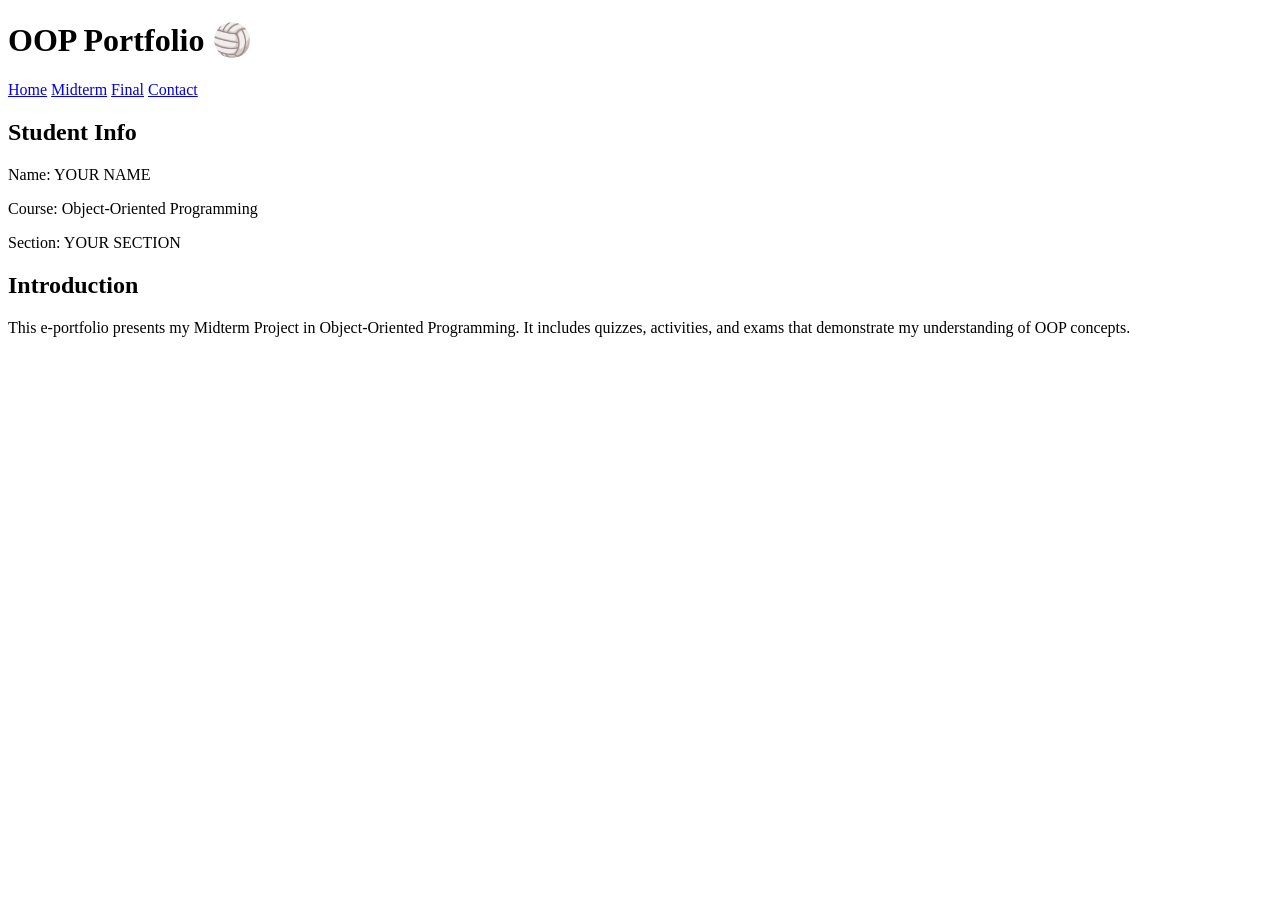
==== index.html @ 201d3823 "Add initial HTML structure for portfolio" ====
<!DOCTYPE html>
<html>
<head>
<title>Home</title>
<link rel="stylesheet" href="style.css">
</head>

<body>

<header>
<h1>OOP Portfolio 🏐</h1>
</header>

<nav>
<a href="index.html">Home</a>
<a href="midterm.html">Midterm</a>
<a href="final.html">Final</a>
<a href="contact.html">Contact</a>
</nav>

<div class="container">

<div class="card">
<h2>Student Info</h2>
<p>Name: YOUR NAME</p>
<p>Course: Object-Oriented Programming</p>
<p>Section: YOUR SECTION</p>
</div>

<div class="card">
<h2>Introduction</h2>
<p>
This e-portfolio presents my Midterm Project in Object-Oriented Programming.
It includes quizzes, activities, and exams that demonstrate my understanding of OOP concepts.
</p>
</div>

</div>

</body>
</html>
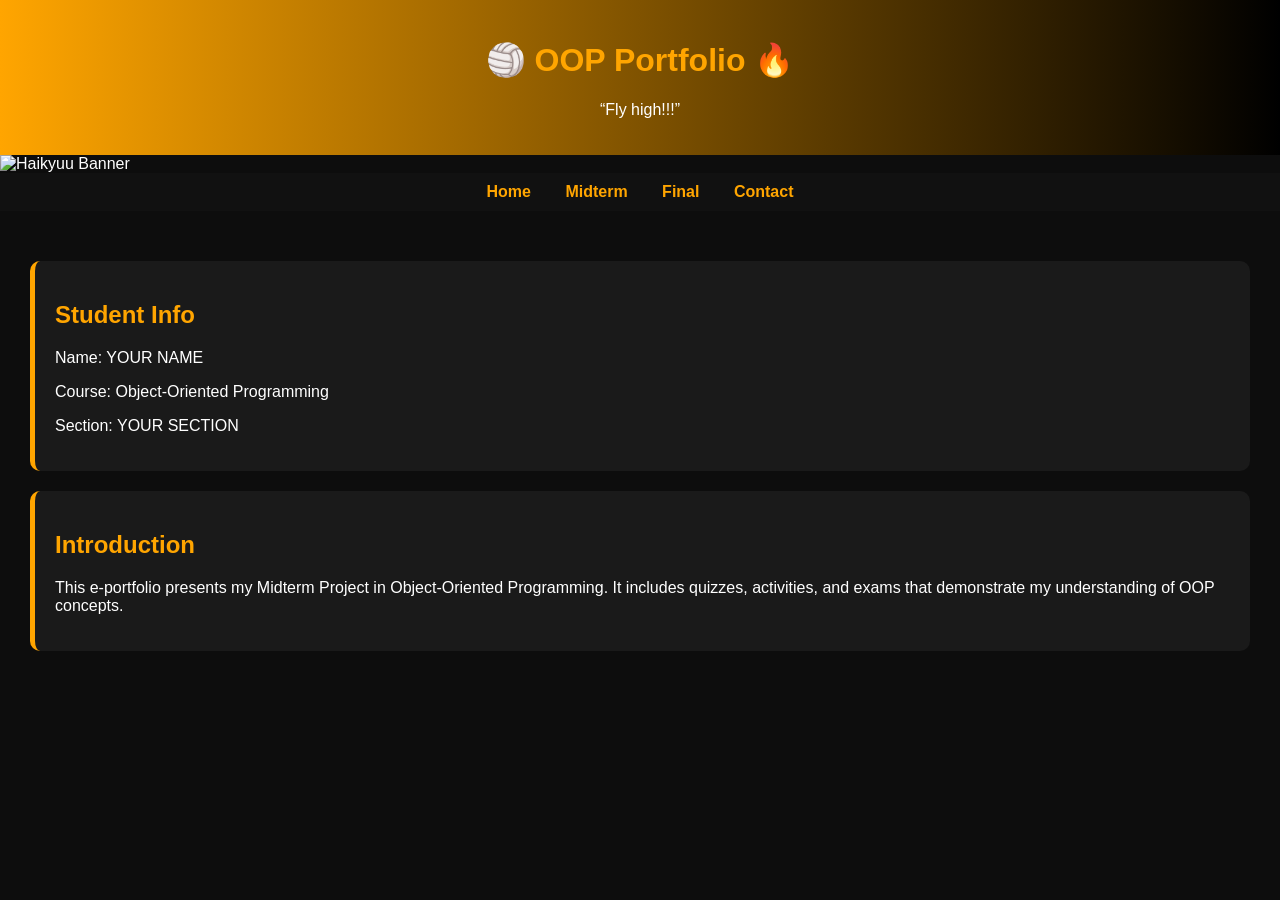
==== commit e8fe342b: "Modify header and add quote and banner image Updated header title and added a motivational quote and" ====
--- a/index.html
+++ b/index.html
@@ -8,8 +8,11 @@
 <body>
 
 <header>
-<h1>OOP Portfolio 🏐</h1>
+  <h1>🏐 OOP Portfolio 🔥</h1>
+  <p>“Fly high!!!”</p>
 </header>
+
+<img src="https://i.imgur.com/3ZQ3Z7Z.jpg" alt="Haikyuu Banner" class="banner">
 
 <nav>
 <a href="index.html">Home</a>
--- a/style.css
+++ b/style.css
@@ -0,0 +1,45 @@
+body {
+  margin: 0;
+  font-family: Arial, sans-serif;
+  background: #0d0d0d;
+  color: white;
+}
+
+header {
+  background: linear-gradient(to right, orange, black);
+  padding: 20px;
+  text-align: center;
+}
+
+nav {
+  background: #111;
+  padding: 10px;
+  text-align: center;
+}
+
+nav a {
+  color: orange;
+  margin: 0 15px;
+  text-decoration: none;
+  font-weight: bold;
+}
+
+nav a:hover {
+  color: white;
+}
+
+.container {
+  padding: 30px;
+}
+
+.card {
+  background: #1a1a1a;
+  padding: 20px;
+  margin: 20px 0;
+  border-left: 5px solid orange;
+  border-radius: 10px;
+}
+
+h1, h2 {
+  color: orange;
+}
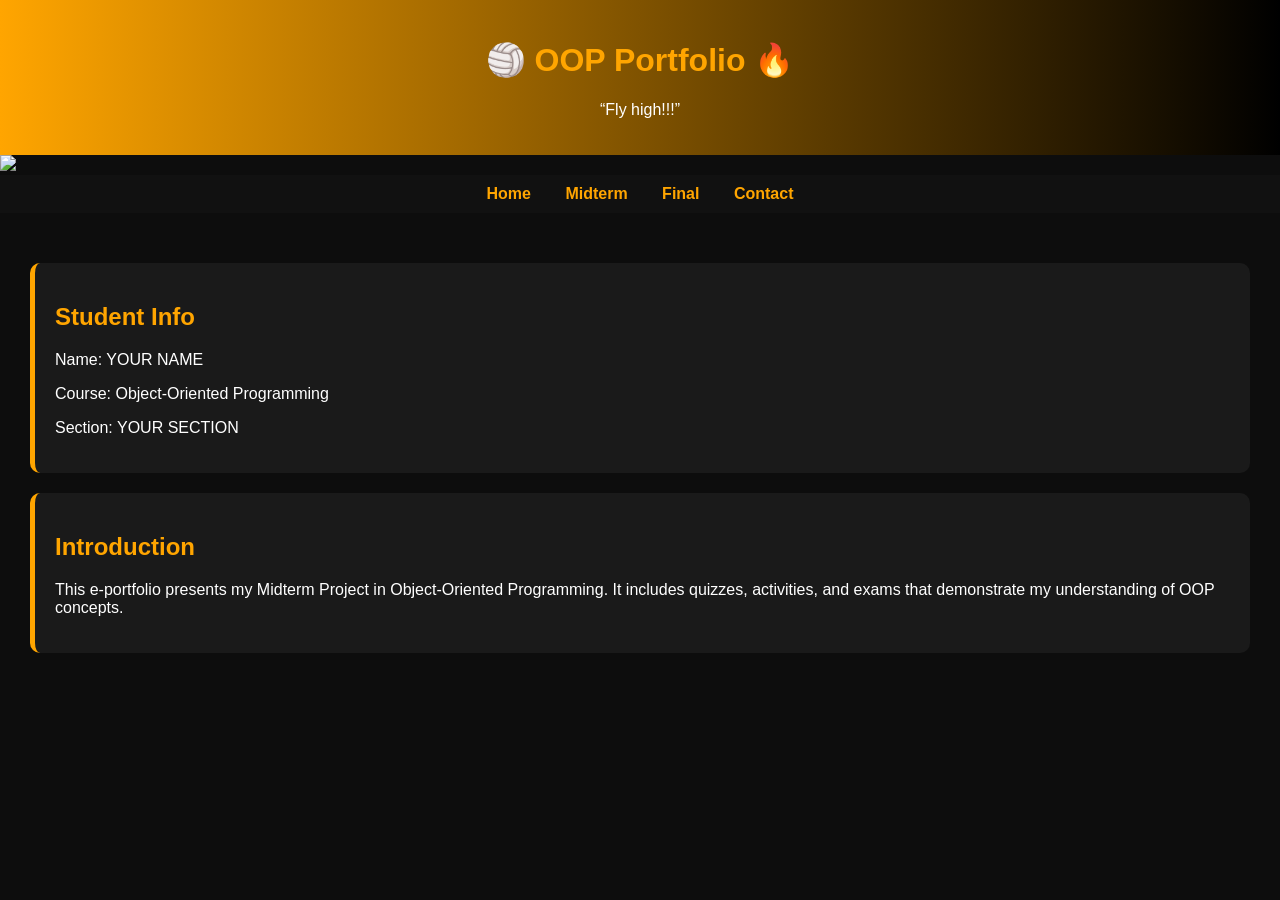
==== commit c5976031: "Replace image source with new banner URL" ====
--- a/index.html
+++ b/index.html
@@ -12,7 +12,7 @@
   <p>“Fly high!!!”</p>
 </header>
 
-<img src="https://i.imgur.com/3ZQ3Z7Z.jpg" alt="Haikyuu Banner" class="banner">
+<img src="https://wallpapercave.com/wp/wp8600654.jpg" class="banner">
 
 <nav>
 <a href="index.html">Home</a>
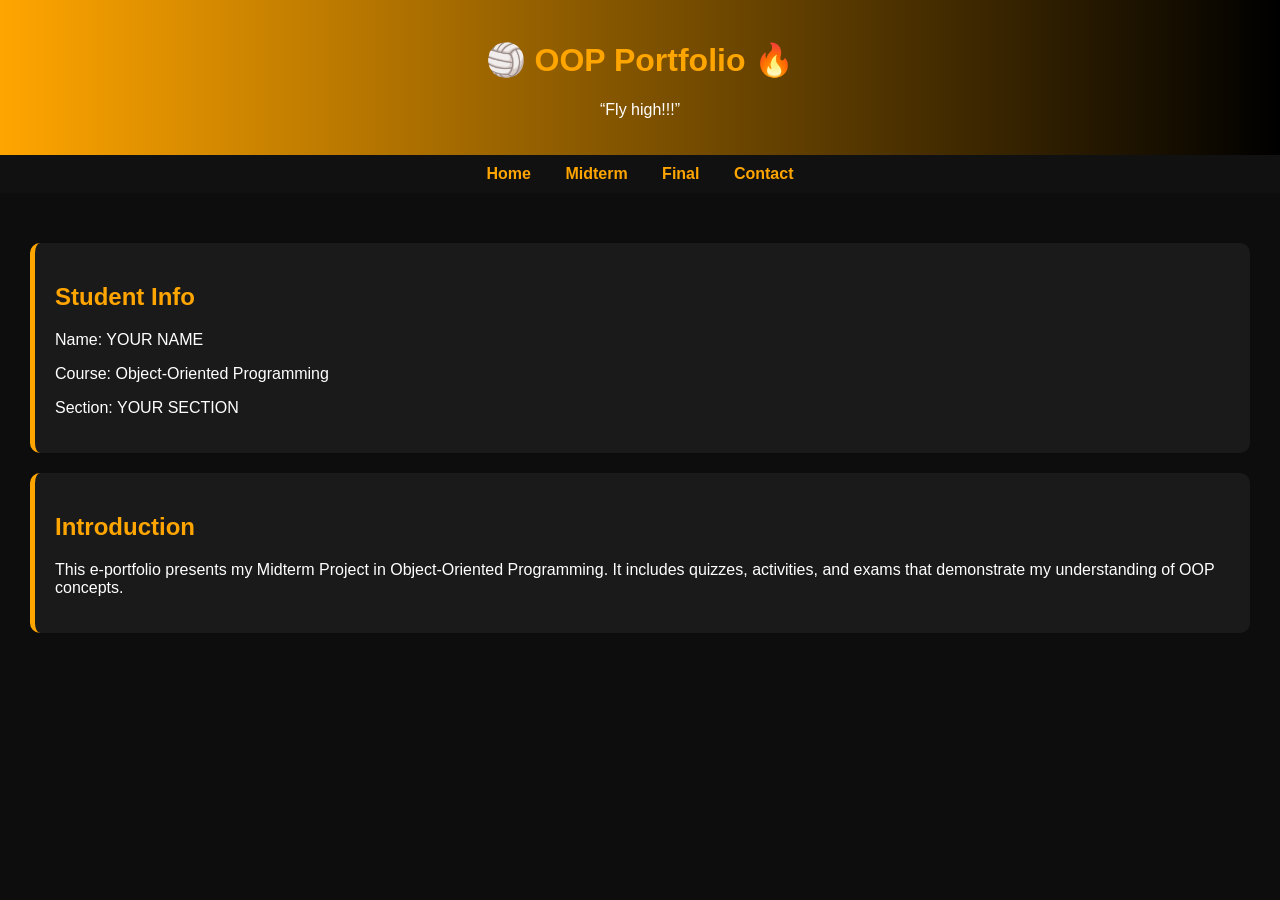
==== commit af731c85: "Remove banner image from index.html Removed banner image from the header section." ====
--- a/index.html
+++ b/index.html
@@ -11,8 +11,6 @@
   <h1>🏐 OOP Portfolio 🔥</h1>
   <p>“Fly high!!!”</p>
 </header>
-
-<img src="https://wallpapercave.com/wp/wp8600654.jpg" class="banner">
 
 <nav>
 <a href="index.html">Home</a>
--- a/style.css
+++ b/style.css
@@ -43,3 +43,4 @@
 h1, h2 {
   color: orange;
 }
+
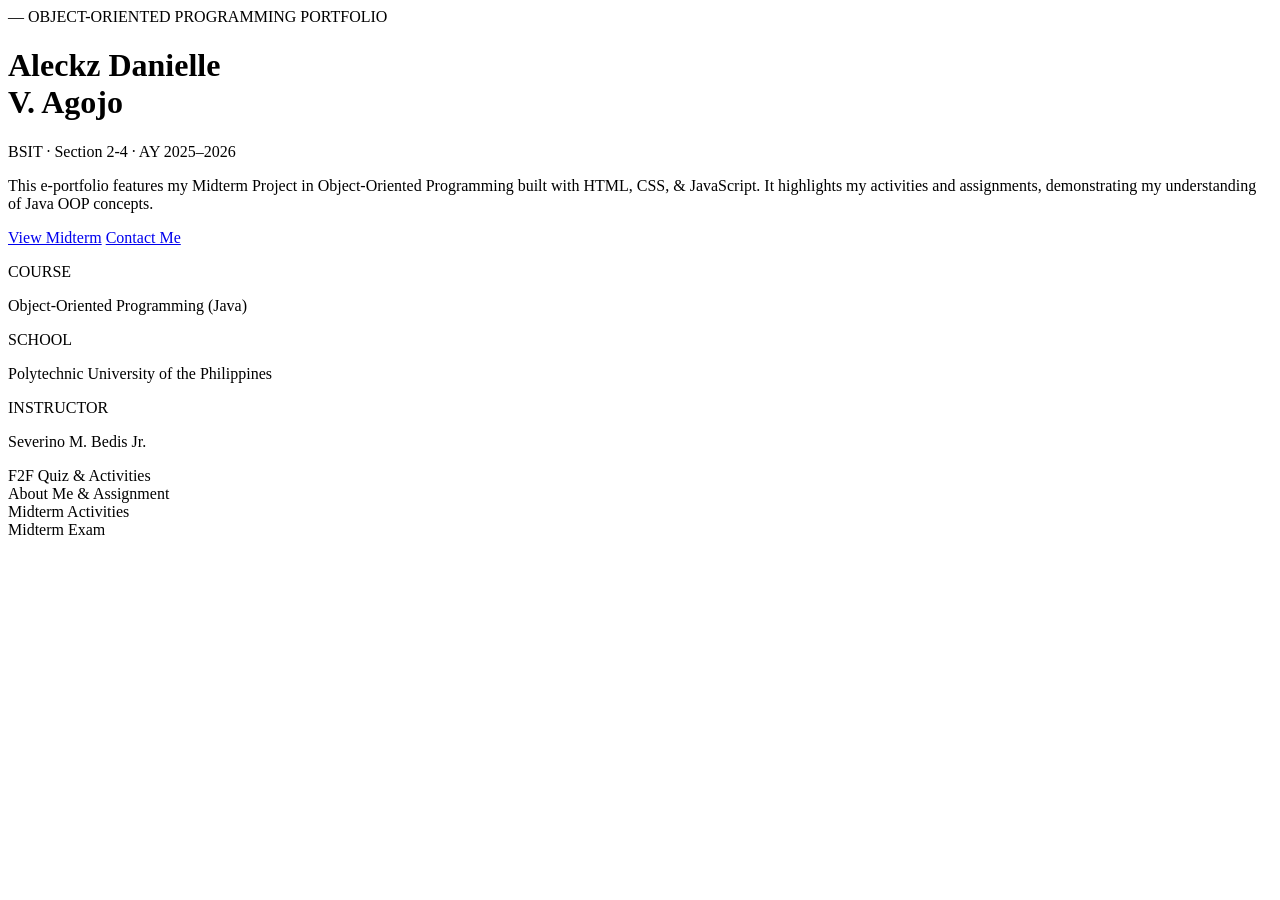
==== commit c82e4d6f: "Enhance index.html with OOP portfolio content Added structure and content for the OOP portfolio, inc" ====
--- a/index.html
+++ b/index.html
@@ -1,42 +1,59 @@
-<!DOCTYPE html>
-<html>
-<head>
-<title>Home</title>
-<link rel="stylesheet" href="style.css">
-</head>
-
 <body>
 
-<header>
-  <h1>🏐 OOP Portfolio 🔥</h1>
-  <p>“Fly high!!!”</p>
-</header>
+<div class="main-container">
 
-<nav>
-<a href="index.html">Home</a>
-<a href="midterm.html">Midterm</a>
-<a href="final.html">Final</a>
-<a href="contact.html">Contact</a>
-</nav>
+  <!-- LEFT SIDE -->
+  <div class="left">
 
-<div class="container">
+    <p class="tag">— OBJECT-ORIENTED PROGRAMMING PORTFOLIO</p>
 
-<div class="card">
-<h2>Student Info</h2>
-<p>Name: YOUR NAME</p>
-<p>Course: Object-Oriented Programming</p>
-<p>Section: YOUR SECTION</p>
-</div>
+    <h1>
+      Aleckz <span>Danielle</span><br>
+      V. Agojo
+    </h1>
 
-<div class="card">
-<h2>Introduction</h2>
-<p>
-This e-portfolio presents my Midterm Project in Object-Oriented Programming.
-It includes quizzes, activities, and exams that demonstrate my understanding of OOP concepts.
-</p>
-</div>
+    <p class="sub">
+      BSIT · Section 2-4 · AY 2025–2026
+    </p>
+
+    <p class="desc">
+      This e-portfolio features my Midterm Project in Object-Oriented Programming built with HTML, CSS, & JavaScript. It highlights my activities and assignments, demonstrating my understanding of Java OOP concepts.
+    </p>
+
+    <div class="buttons">
+      <a href="midterm.html" class="btn primary">View Midterm</a>
+      <a href="contact.html" class="btn outline">Contact Me</a>
+    </div>
+
+  </div>
+
+  <!-- RIGHT SIDE -->
+  <div class="right">
+
+    <div class="card">
+      <p class="label">COURSE</p>
+      <p>Object-Oriented Programming (Java)</p>
+    </div>
+
+    <div class="card">
+      <p class="label">SCHOOL</p>
+      <p>Polytechnic University of the Philippines</p>
+    </div>
+
+    <div class="card">
+      <p class="label">INSTRUCTOR</p>
+      <p>Severino M. Bedis Jr.</p>
+    </div>
+
+    <div class="grid">
+      <div class="mini-card">F2F Quiz & Activities</div>
+      <div class="mini-card">About Me & Assignment</div>
+      <div class="mini-card">Midterm Activities</div>
+      <div class="mini-card">Midterm Exam</div>
+    </div>
+
+  </div>
 
 </div>
 
 </body>
-</html>
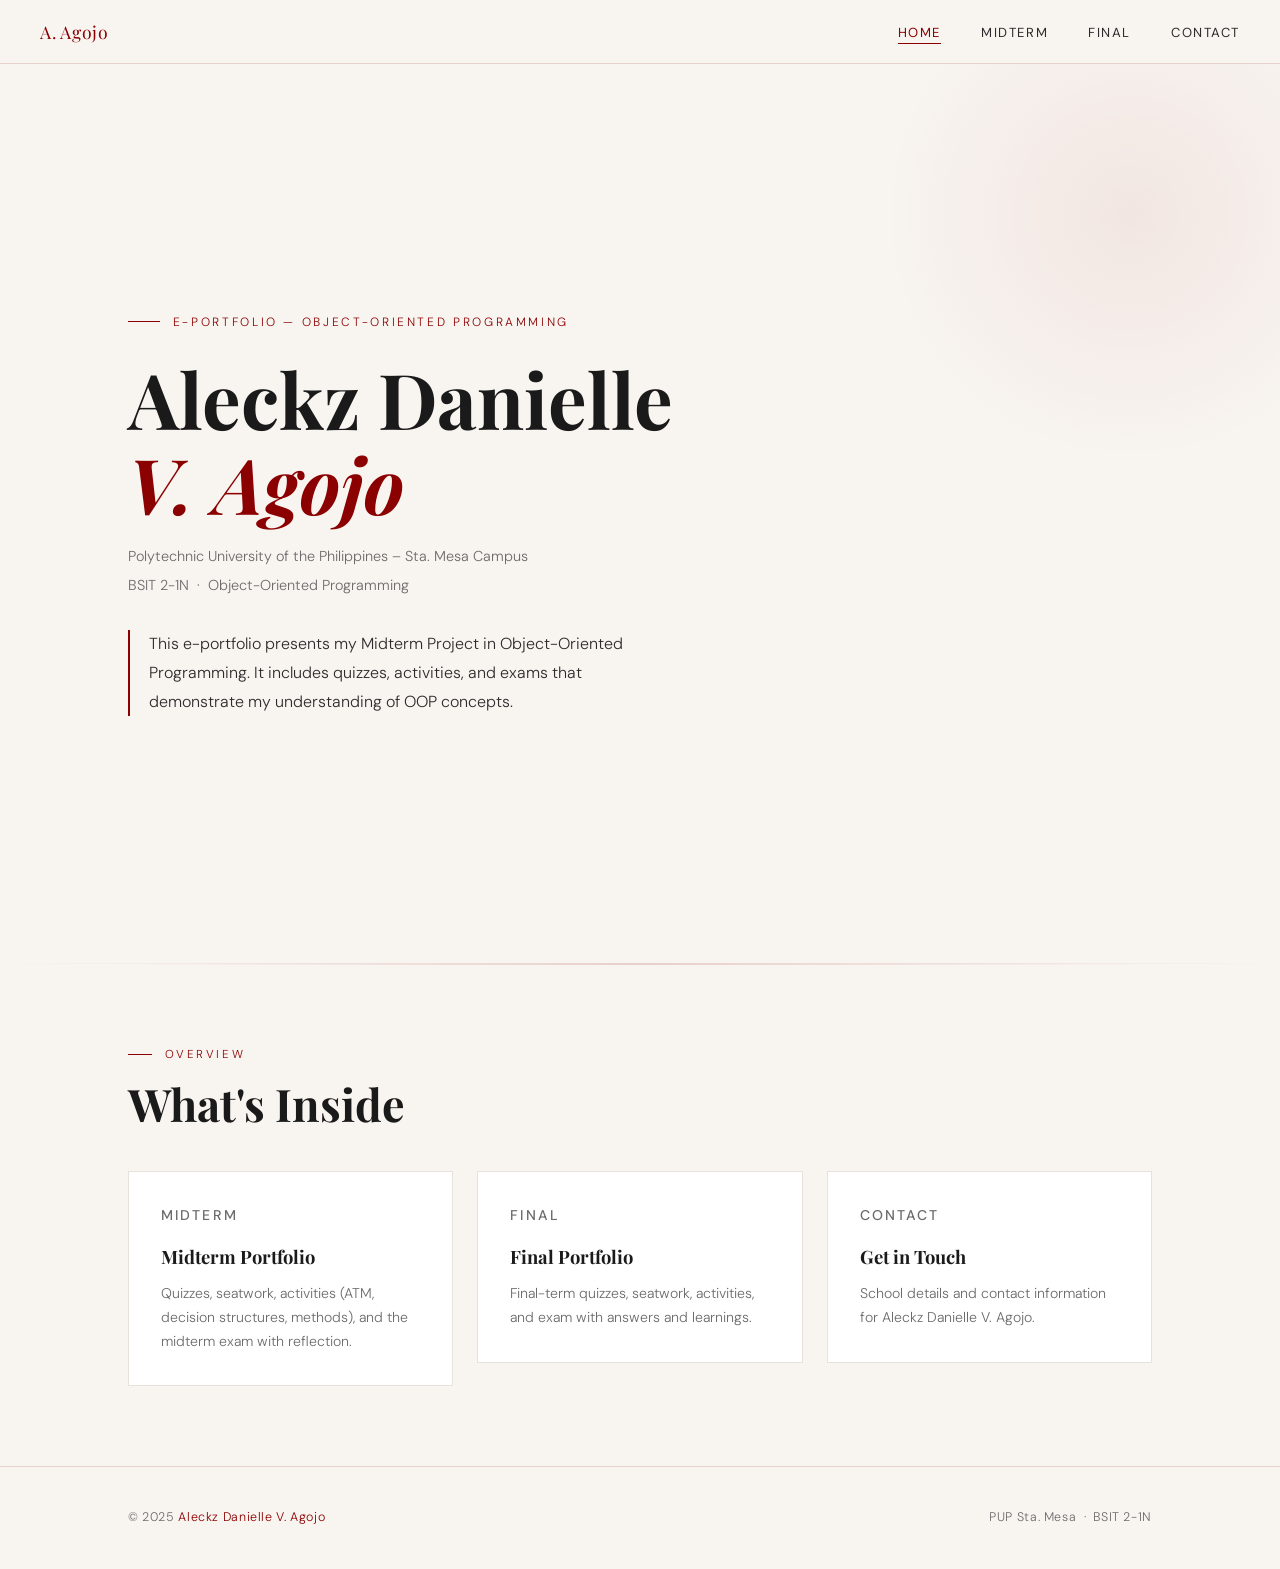
==== commit ef0f5248: "Add files via upload" ====
--- a/index.html
+++ b/index.html
@@ -1,59 +1,77 @@
+<!DOCTYPE html>
+<html lang="en">
+<head>
+  <meta charset="UTF-8" />
+  <meta name="viewport" content="width=device-width, initial-scale=1.0" />
+  <title>Aleckz Agojo — OOP E-Portfolio</title>
+  <link rel="stylesheet" href="style.css" />
+</head>
 <body>
 
-<div class="main-container">
+  <nav>
+    <a href="index.html" class="nav-logo">A. Agojo</a>
+    <ul class="nav-links">
+      <li><a href="index.html" class="active">Home</a></li>
+      <li><a href="midterm.html">Midterm</a></li>
+      <li><a href="final.html">Final</a></li>
+      <li><a href="contact.html">Contact</a></li>
+    </ul>
+  </nav>
 
-  <!-- LEFT SIDE -->
-  <div class="left">
+  <main class="page-wrapper">
+    <section class="hero">
+      <div class="hero-content">
+        <p class="hero-eyebrow">E-Portfolio — Object-Oriented Programming</p>
+        <h1 class="hero-name">
+          Aleckz Danielle<br /><span>V. Agojo</span>
+        </h1>
+        <div class="hero-meta">
+          <span>Polytechnic University of the Philippines – Sta. Mesa Campus</span>
+          <span>BSIT 2-1N &nbsp;·&nbsp; Object-Oriented Programming</span>
+        </div>
+        <p class="hero-intro">
+          This e-portfolio presents my Midterm Project in Object-Oriented Programming.
+          It includes quizzes, activities, and exams that demonstrate my understanding
+          of OOP concepts.
+        </p>
+      </div>
+    </section>
 
-    <p class="tag">— OBJECT-ORIENTED PROGRAMMING PORTFOLIO</p>
+    <div class="divider"></div>
 
-    <h1>
-      Aleckz <span>Danielle</span><br>
-      V. Agojo
-    </h1>
+    <section class="section">
+      <p class="section-label">Overview</p>
+      <h2 class="section-title">What's Inside</h2>
+      <div class="card-grid">
+        <a href="midterm.html" style="text-decoration:none;">
+          <div class="card fade-up">
+            <p class="card-tag">Midterm</p>
+            <h3>Midterm Portfolio</h3>
+            <p>Quizzes, seatwork, activities (ATM, decision structures, methods), and the midterm exam with reflection.</p>
+          </div>
+        </a>
+        <a href="final.html" style="text-decoration:none;">
+          <div class="card fade-up">
+            <p class="card-tag">Final</p>
+            <h3>Final Portfolio</h3>
+            <p>Final-term quizzes, seatwork, activities, and exam with answers and learnings.</p>
+          </div>
+        </a>
+        <a href="contact.html" style="text-decoration:none;">
+          <div class="card fade-up">
+            <p class="card-tag">Contact</p>
+            <h3>Get in Touch</h3>
+            <p>School details and contact information for Aleckz Danielle V. Agojo.</p>
+          </div>
+        </a>
+      </div>
+    </section>
+  </main>
 
-    <p class="sub">
-      BSIT · Section 2-4 · AY 2025–2026
-    </p>
-
-    <p class="desc">
-      This e-portfolio features my Midterm Project in Object-Oriented Programming built with HTML, CSS, & JavaScript. It highlights my activities and assignments, demonstrating my understanding of Java OOP concepts.
-    </p>
-
-    <div class="buttons">
-      <a href="midterm.html" class="btn primary">View Midterm</a>
-      <a href="contact.html" class="btn outline">Contact Me</a>
-    </div>
-
-  </div>
-
-  <!-- RIGHT SIDE -->
-  <div class="right">
-
-    <div class="card">
-      <p class="label">COURSE</p>
-      <p>Object-Oriented Programming (Java)</p>
-    </div>
-
-    <div class="card">
-      <p class="label">SCHOOL</p>
-      <p>Polytechnic University of the Philippines</p>
-    </div>
-
-    <div class="card">
-      <p class="label">INSTRUCTOR</p>
-      <p>Severino M. Bedis Jr.</p>
-    </div>
-
-    <div class="grid">
-      <div class="mini-card">F2F Quiz & Activities</div>
-      <div class="mini-card">About Me & Assignment</div>
-      <div class="mini-card">Midterm Activities</div>
-      <div class="mini-card">Midterm Exam</div>
-    </div>
-
-  </div>
-
-</div>
+  <footer>
+    <p>&copy; 2025 <span>Aleckz Danielle V. Agojo</span></p>
+    <p>PUP Sta. Mesa &nbsp;·&nbsp; BSIT 2-1N</p>
+  </footer>
 
 </body>
+</html>
--- a/style.css
+++ b/style.css
@@ -0,0 +1,430 @@
+@import url('https://fonts.googleapis.com/css2?family=Playfair+Display:ital,wght@0,400;0,700;1,400&family=DM+Sans:wght@300;400;500&display=swap');
+
+:root {
+  --white: #F8F4F0;
+  --red: #8B0000;
+  --red-light: #A52020;
+  --red-muted: rgba(139, 0, 0, 0.08);
+  --black: #1A1A1A;
+  --black-soft: #2C2C2C;
+  --gray: #6B6B6B;
+  --gray-light: #E8E2DC;
+  --border: rgba(139, 0, 0, 0.15);
+}
+
+*, *::before, *::after { box-sizing: border-box; margin: 0; padding: 0; }
+
+html { scroll-behavior: smooth; }
+
+body {
+  font-family: 'DM Sans', sans-serif;
+  background-color: var(--white);
+  color: var(--black);
+  font-weight: 300;
+  line-height: 1.7;
+  min-height: 100vh;
+}
+
+/* ── NAV ── */
+nav {
+  position: fixed;
+  top: 0; left: 0; right: 0;
+  z-index: 100;
+  background: rgba(248, 244, 240, 0.92);
+  backdrop-filter: blur(12px);
+  border-bottom: 1px solid var(--border);
+  padding: 0 2.5rem;
+  height: 64px;
+  display: flex;
+  align-items: center;
+  justify-content: space-between;
+}
+
+.nav-logo {
+  font-family: 'Playfair Display', serif;
+  font-size: 1.1rem;
+  color: var(--red);
+  letter-spacing: 0.04em;
+  text-decoration: none;
+}
+
+.nav-links {
+  display: flex;
+  gap: 2.5rem;
+  list-style: none;
+}
+
+.nav-links a {
+  text-decoration: none;
+  color: var(--black-soft);
+  font-size: 0.82rem;
+  letter-spacing: 0.12em;
+  text-transform: uppercase;
+  font-weight: 400;
+  transition: color 0.2s;
+  position: relative;
+}
+
+.nav-links a::after {
+  content: '';
+  position: absolute;
+  bottom: -3px; left: 0;
+  width: 0; height: 1px;
+  background: var(--red);
+  transition: width 0.3s ease;
+}
+
+.nav-links a:hover, .nav-links a.active {
+  color: var(--red);
+}
+
+.nav-links a:hover::after, .nav-links a.active::after {
+  width: 100%;
+}
+
+/* ── HERO ── */
+.hero {
+  min-height: 100vh;
+  display: flex;
+  align-items: center;
+  padding: 0 10vw;
+  position: relative;
+  overflow: hidden;
+}
+
+.hero::before {
+  content: '';
+  position: absolute;
+  top: -100px; right: -100px;
+  width: 500px; height: 500px;
+  background: radial-gradient(circle, rgba(139,0,0,0.06) 0%, transparent 70%);
+  pointer-events: none;
+}
+
+.hero::after {
+  content: '';
+  position: absolute;
+  bottom: 0; left: 0; right: 0;
+  height: 1px;
+  background: linear-gradient(to right, transparent, var(--border), transparent);
+}
+
+.hero-content {
+  max-width: 700px;
+  animation: fadeUp 0.9s ease both;
+}
+
+.hero-eyebrow {
+  font-size: 0.75rem;
+  letter-spacing: 0.22em;
+  text-transform: uppercase;
+  color: var(--red);
+  margin-bottom: 1.5rem;
+  display: flex;
+  align-items: center;
+  gap: 0.8rem;
+}
+
+.hero-eyebrow::before {
+  content: '';
+  display: inline-block;
+  width: 32px; height: 1px;
+  background: var(--red);
+}
+
+.hero-name {
+  font-family: 'Playfair Display', serif;
+  font-size: clamp(2.8rem, 6vw, 5rem);
+  line-height: 1.1;
+  color: var(--black);
+  margin-bottom: 1.2rem;
+  font-weight: 700;
+}
+
+.hero-name span {
+  color: var(--red);
+  font-style: italic;
+}
+
+.hero-meta {
+  display: flex;
+  flex-direction: column;
+  gap: 0.3rem;
+  margin-bottom: 2rem;
+  color: var(--gray);
+  font-size: 0.9rem;
+}
+
+.hero-intro {
+  font-size: 1rem;
+  color: var(--black-soft);
+  max-width: 520px;
+  border-left: 2px solid var(--red);
+  padding-left: 1.2rem;
+  line-height: 1.8;
+}
+
+/* ── PAGE CONTENT ── */
+.page-wrapper {
+  padding-top: 64px;
+}
+
+.section {
+  padding: 5rem 10vw;
+}
+
+.section-label {
+  font-size: 0.72rem;
+  letter-spacing: 0.22em;
+  text-transform: uppercase;
+  color: var(--red);
+  margin-bottom: 0.8rem;
+  display: flex;
+  align-items: center;
+  gap: 0.8rem;
+}
+
+.section-label::before {
+  content: '';
+  width: 24px; height: 1px;
+  background: var(--red);
+  display: inline-block;
+}
+
+.section-title {
+  font-family: 'Playfair Display', serif;
+  font-size: clamp(1.8rem, 3.5vw, 2.8rem);
+  color: var(--black);
+  margin-bottom: 2.5rem;
+  line-height: 1.2;
+}
+
+/* ── CARDS ── */
+.card-grid {
+  display: grid;
+  grid-template-columns: repeat(auto-fill, minmax(280px, 1fr));
+  gap: 1.5rem;
+}
+
+.card {
+  background: #fff;
+  border: 1px solid var(--gray-light);
+  padding: 2rem;
+  transition: border-color 0.3s, transform 0.3s, box-shadow 0.3s;
+  position: relative;
+}
+
+.card::before {
+  content: '';
+  position: absolute;
+  top: 0; left: 0;
+  width: 0; height: 2px;
+  background: var(--red);
+  transition: width 0.4s ease;
+}
+
+.card:hover {
+  border-color: var(--border);
+  transform: translateY(-4px);
+  box-shadow: 0 12px 40px rgba(139,0,0,0.08);
+}
+
+.card:hover::before {
+  width: 100%;
+}
+
+.card-tag {
+  font-size: 0.7rem;
+  letter-spacing: 0.15em;
+  text-transform: uppercase;
+  color: var(--red);
+  margin-bottom: 0.8rem;
+  font-weight: 500;
+}
+
+.card h3 {
+  font-family: 'Playfair Display', serif;
+  font-size: 1.15rem;
+  color: var(--black);
+  margin-bottom: 0.6rem;
+}
+
+.card p {
+  font-size: 0.88rem;
+  color: var(--gray);
+  line-height: 1.7;
+}
+
+/* ── DIVIDER ── */
+.divider {
+  height: 1px;
+  background: linear-gradient(to right, transparent, var(--border), transparent);
+  margin: 0 10vw;
+}
+
+/* ── PAGE HEADER (inner pages) ── */
+.page-header {
+  padding: 5rem 10vw 3rem;
+  border-bottom: 1px solid var(--border);
+  background: linear-gradient(135deg, #fff 0%, var(--white) 100%);
+}
+
+.page-header .section-label { margin-bottom: 1rem; }
+.page-header h1 {
+  font-family: 'Playfair Display', serif;
+  font-size: clamp(2rem, 4vw, 3.2rem);
+  color: var(--black);
+}
+
+/* ── CONTENT BLOCKS ── */
+.content-block {
+  margin-bottom: 3rem;
+}
+
+.content-block h2 {
+  font-family: 'Playfair Display', serif;
+  font-size: 1.4rem;
+  color: var(--black);
+  margin-bottom: 1rem;
+  display: flex;
+  align-items: center;
+  gap: 0.8rem;
+}
+
+.content-block h2::before {
+  content: '';
+  display: inline-block;
+  width: 6px; height: 6px;
+  background: var(--red);
+  border-radius: 50%;
+  flex-shrink: 0;
+}
+
+.content-block p, .content-block li {
+  font-size: 0.93rem;
+  color: var(--gray);
+  line-height: 1.8;
+}
+
+.content-block ul {
+  list-style: none;
+  padding: 0;
+}
+
+.content-block ul li {
+  padding: 0.4rem 0;
+  padding-left: 1rem;
+  position: relative;
+}
+
+.content-block ul li::before {
+  content: '—';
+  position: absolute;
+  left: 0;
+  color: var(--red);
+  font-size: 0.75rem;
+}
+
+/* ── REFLECTION BOX ── */
+.reflection-box {
+  background: var(--red-muted);
+  border-left: 3px solid var(--red);
+  padding: 1.5rem 2rem;
+  margin-top: 1rem;
+}
+
+.reflection-box p {
+  font-size: 0.93rem;
+  color: var(--black-soft);
+  font-style: italic;
+  line-height: 1.8;
+}
+
+/* ── CONTACT ── */
+.contact-grid {
+  display: grid;
+  grid-template-columns: 1fr 1fr;
+  gap: 3rem;
+}
+
+.contact-info p {
+  font-size: 0.93rem;
+  color: var(--gray);
+  line-height: 1.8;
+  margin-bottom: 2rem;
+}
+
+.contact-item {
+  display: flex;
+  align-items: flex-start;
+  gap: 1rem;
+  margin-bottom: 1.2rem;
+}
+
+.contact-icon {
+  width: 36px; height: 36px;
+  background: var(--red-muted);
+  border: 1px solid var(--border);
+  display: flex;
+  align-items: center;
+  justify-content: center;
+  flex-shrink: 0;
+  font-size: 0.85rem;
+  color: var(--red);
+}
+
+.contact-item-text {
+  font-size: 0.88rem;
+  color: var(--gray);
+}
+
+.contact-item-text strong {
+  display: block;
+  color: var(--black);
+  font-size: 0.78rem;
+  letter-spacing: 0.1em;
+  text-transform: uppercase;
+  margin-bottom: 0.2rem;
+}
+
+/* ── FOOTER ── */
+footer {
+  padding: 2.5rem 10vw;
+  border-top: 1px solid var(--border);
+  display: flex;
+  justify-content: space-between;
+  align-items: center;
+}
+
+footer p {
+  font-size: 0.78rem;
+  color: var(--gray);
+  letter-spacing: 0.05em;
+}
+
+footer span {
+  color: var(--red);
+}
+
+/* ── ANIMATIONS ── */
+@keyframes fadeUp {
+  from { opacity: 0; transform: translateY(30px); }
+  to   { opacity: 1; transform: translateY(0); }
+}
+
+.fade-up {
+  animation: fadeUp 0.7s ease both;
+}
+
+.fade-up:nth-child(2) { animation-delay: 0.1s; }
+.fade-up:nth-child(3) { animation-delay: 0.2s; }
+.fade-up:nth-child(4) { animation-delay: 0.3s; }
+
+/* ── RESPONSIVE ── */
+@media (max-width: 768px) {
+  nav { padding: 0 1.5rem; }
+  .nav-links { gap: 1.5rem; }
+  .hero, .section { padding-left: 6vw; padding-right: 6vw; }
+  .contact-grid { grid-template-columns: 1fr; }
+  footer { flex-direction: column; gap: 0.5rem; text-align: center; }
+}
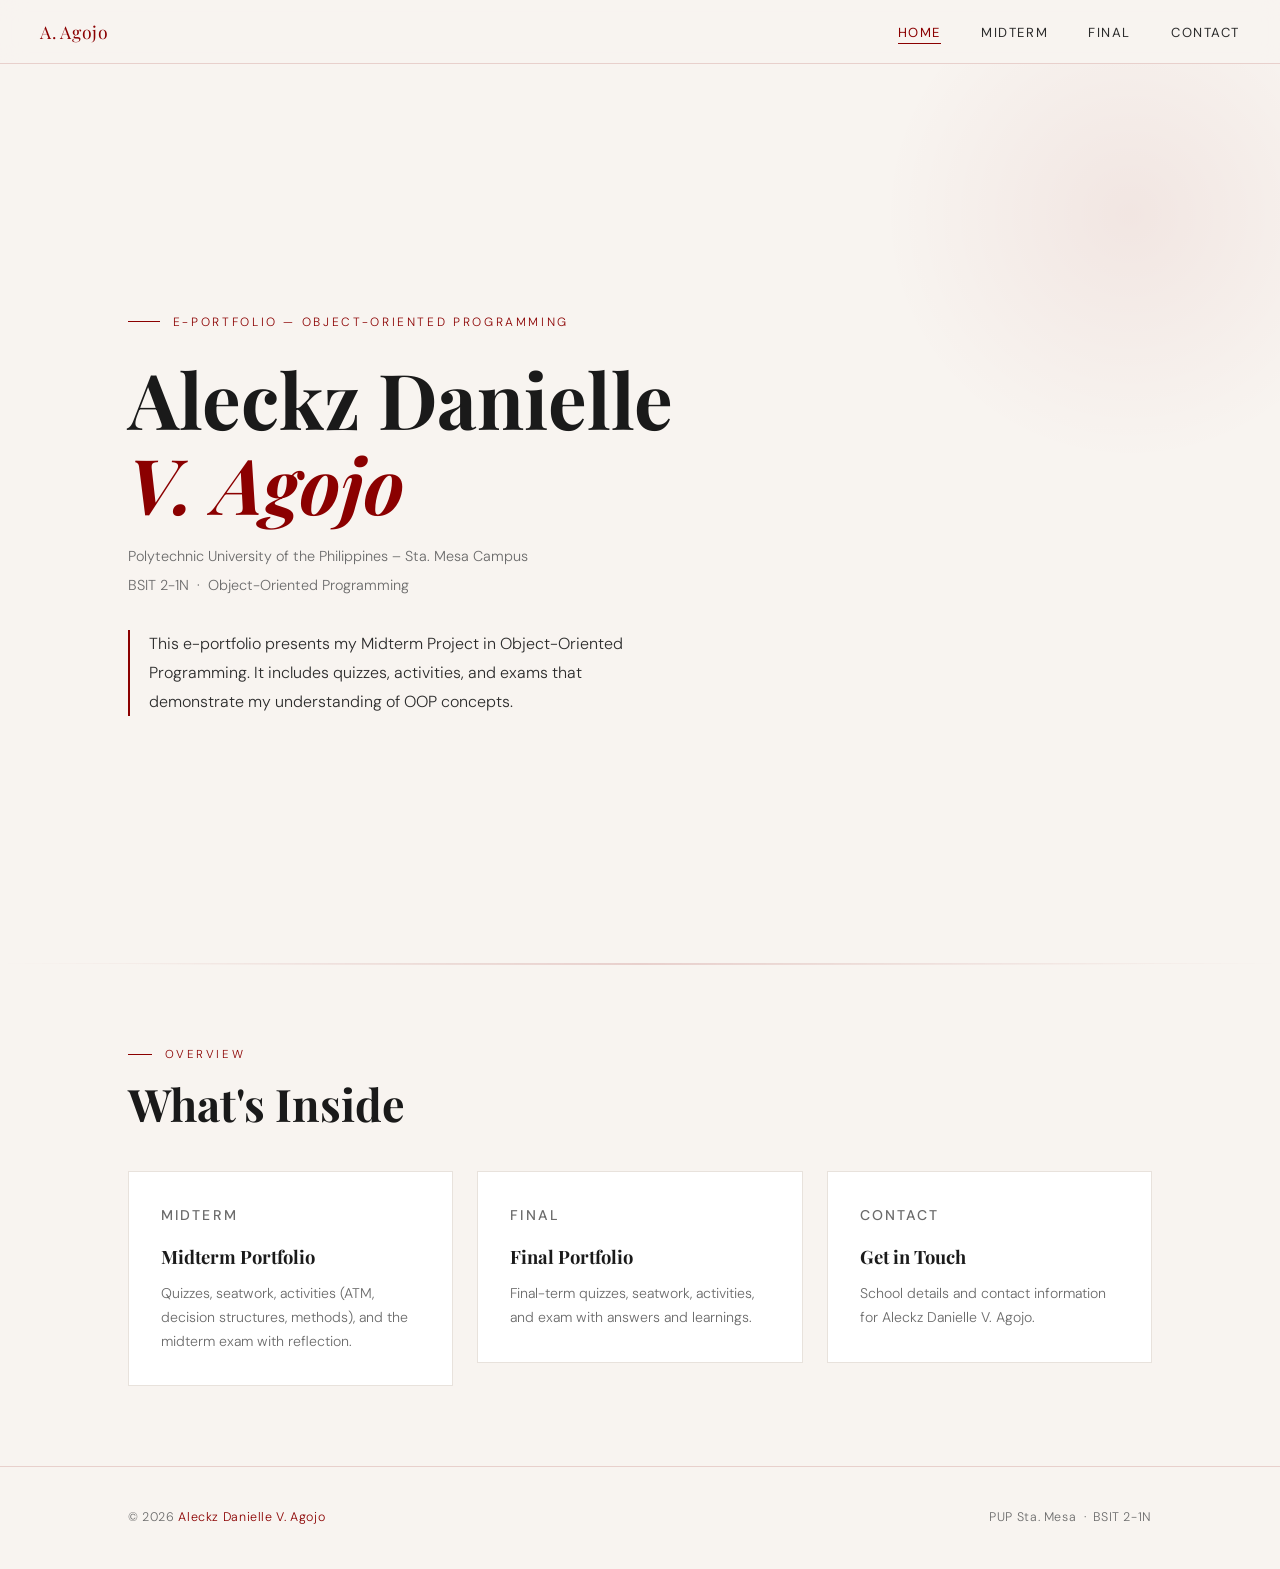
==== commit f9d39dd4: "Update copyright year to 2026" ====
--- a/index.html
+++ b/index.html
@@ -69,7 +69,7 @@
   </main>
 
   <footer>
-    <p>&copy; 2025 <span>Aleckz Danielle V. Agojo</span></p>
+    <p>&copy; 2026 <span>Aleckz Danielle V. Agojo</span></p>
     <p>PUP Sta. Mesa &nbsp;·&nbsp; BSIT 2-1N</p>
   </footer>
 
